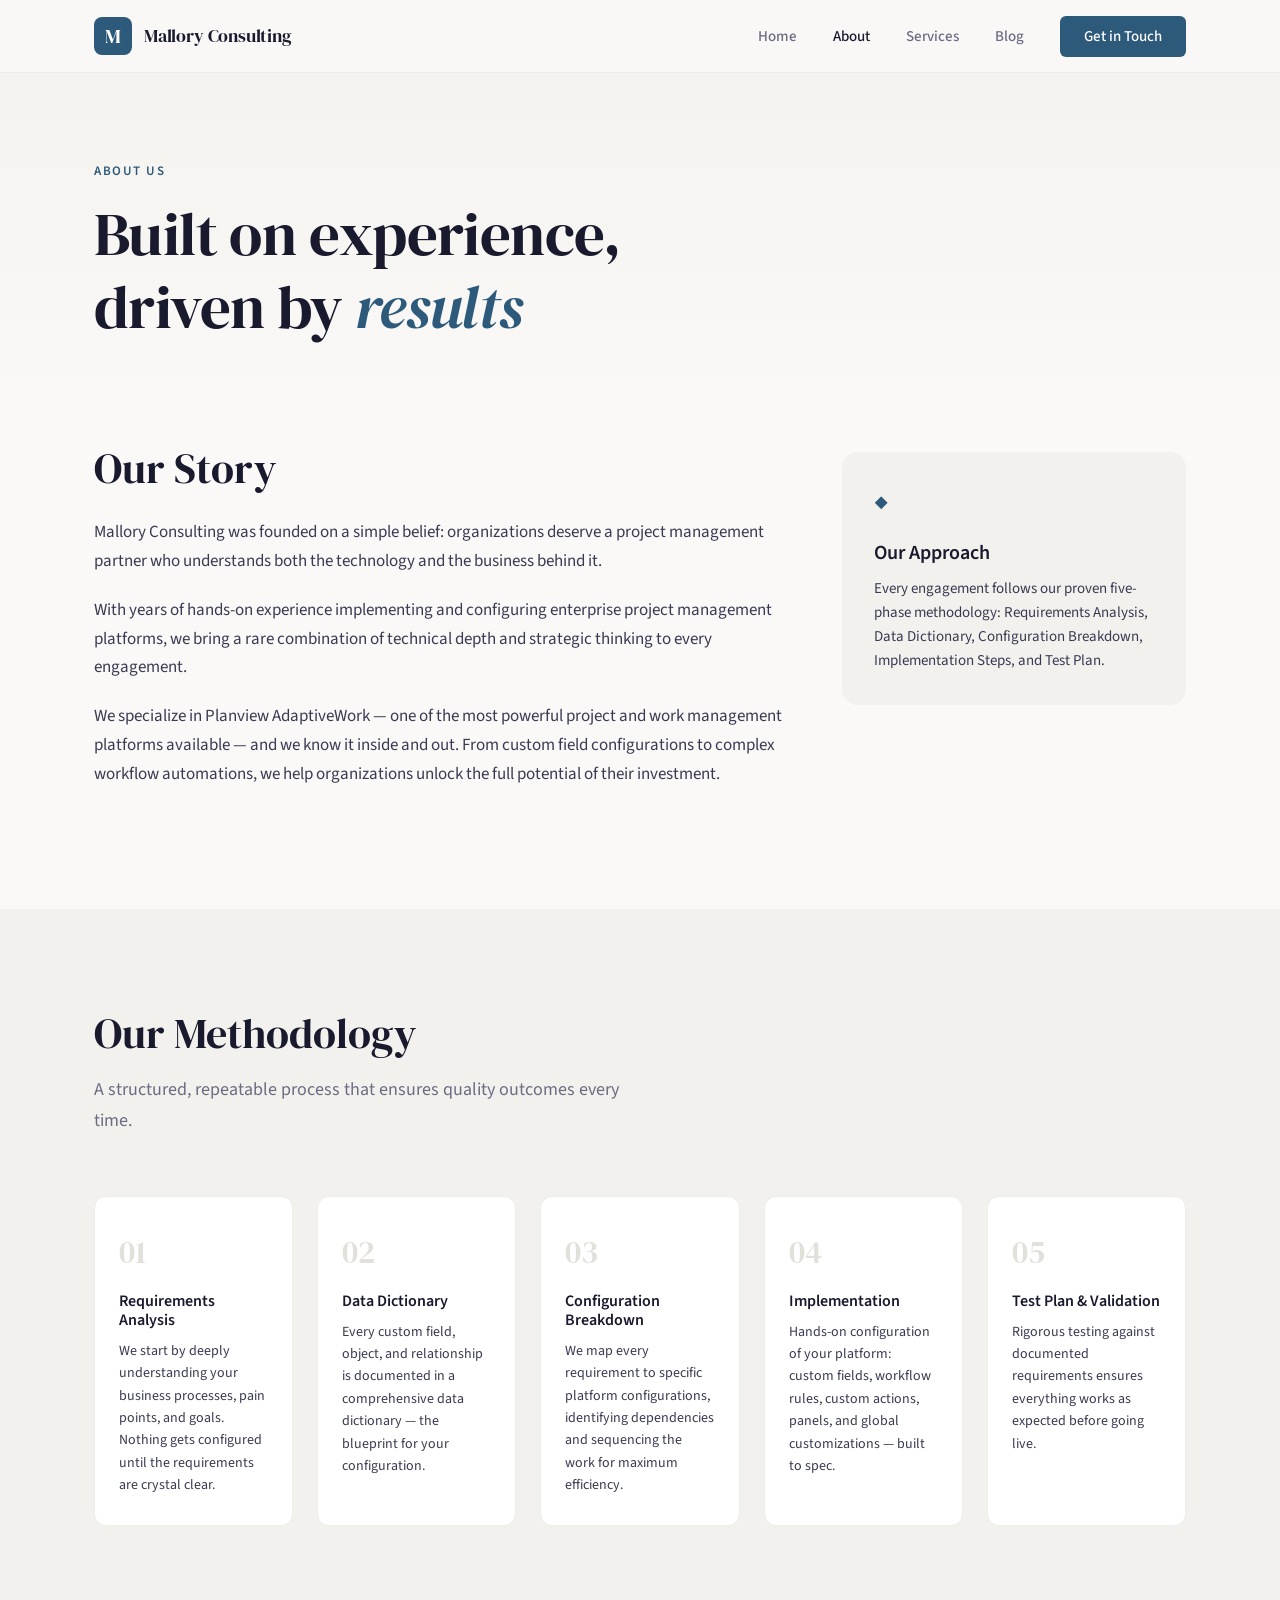
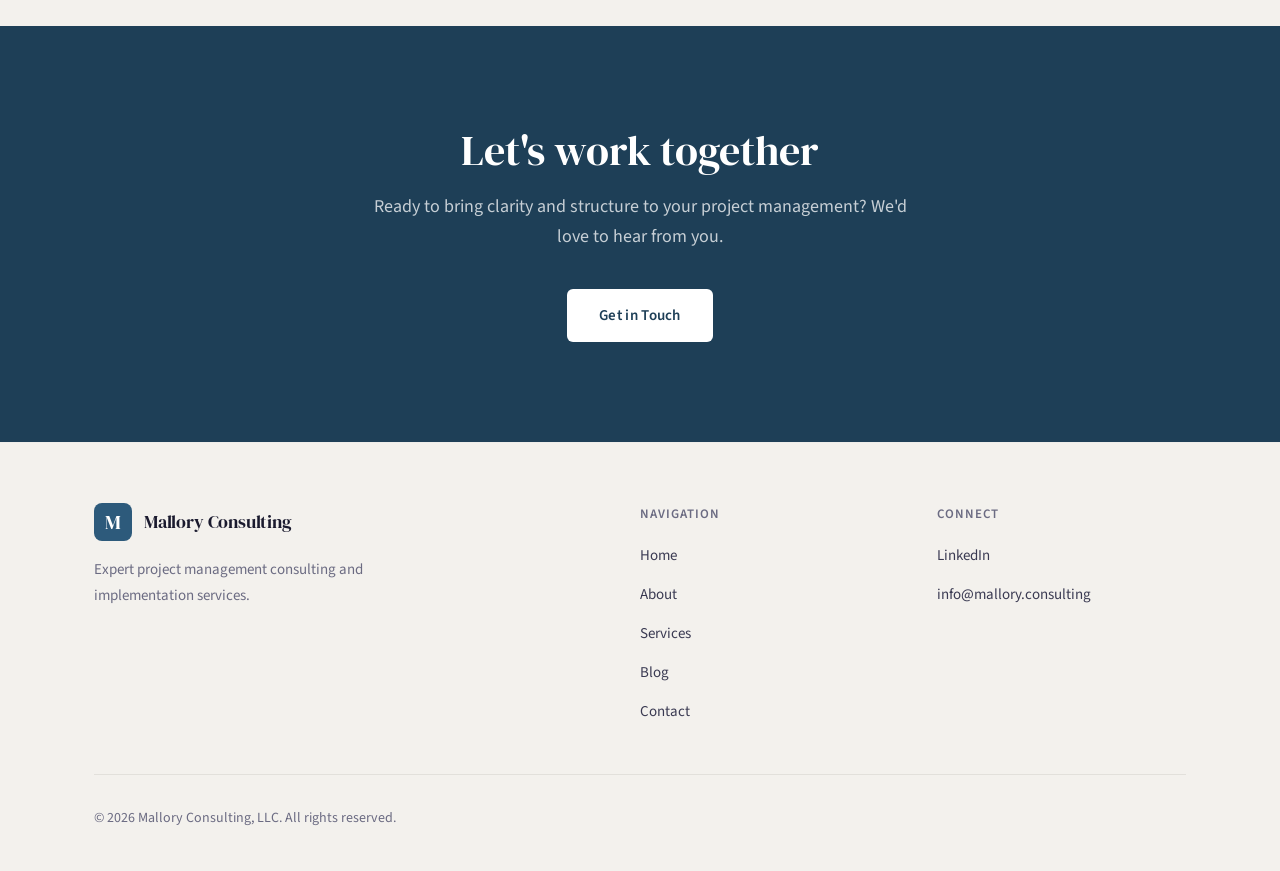
==== about.html @ 577d9a2b "Initial site scaffold" ====
<!DOCTYPE html>
<html lang="en">
<head>
    <meta charset="UTF-8">
    <meta name="viewport" content="width=device-width, initial-scale=1.0">
    <title>About | Mallory Consulting</title>
    <meta name="description" content="Learn about Mallory Consulting's approach to project management consulting and our commitment to delivering results.">
    <link rel="stylesheet" href="css/style.css">
    <link rel="preconnect" href="https://fonts.googleapis.com">
    <link rel="preconnect" href="https://fonts.gstatic.com" crossorigin>
    <link href="https://fonts.googleapis.com/css2?family=DM+Serif+Display&family=Source+Sans+3:wght@300;400;500;600&display=swap" rel="stylesheet">
</head>
<body>
    <header class="site-header">
        <nav class="nav-container">
            <a href="index.html" class="logo">
                <span class="logo-mark">M</span>
                <span class="logo-text">Mallory Consulting</span>
            </a>
            <button class="nav-toggle" aria-label="Toggle navigation">
                <span></span><span></span><span></span>
            </button>
            <ul class="nav-links">
                <li><a href="index.html">Home</a></li>
                <li><a href="about.html" class="active">About</a></li>
                <li><a href="services.html">Services</a></li>
                <li><a href="blog.html">Blog</a></li>
                <li><a href="contact.html" class="nav-cta">Get in Touch</a></li>
            </ul>
        </nav>
    </header>

    <main>
        <section class="page-hero">
            <div class="container">
                <p class="hero-eyebrow">About Us</p>
                <h1>Built on experience,<br>driven by <em>results</em></h1>
            </div>
        </section>

        <section class="about-story">
            <div class="container">
                <div class="about-grid">
                    <div class="about-main">
                        <h2>Our Story</h2>
                        <p>Mallory Consulting was founded on a simple belief: organizations deserve a project management partner who understands both the technology and the business behind it.</p>
                        <p>With years of hands-on experience implementing and configuring enterprise project management platforms, we bring a rare combination of technical depth and strategic thinking to every engagement.</p>
                        <p>We specialize in Planview AdaptiveWork — one of the most powerful project and work management platforms available — and we know it inside and out. From custom field configurations to complex workflow automations, we help organizations unlock the full potential of their investment.</p>
                    </div>
                    <div class="about-sidebar">
                        <div class="about-stat">
                            <div class="stat-icon">&#9670;</div>
                            <h3>Our Approach</h3>
                            <p>Every engagement follows our proven five-phase methodology: Requirements Analysis, Data Dictionary, Configuration Breakdown, Implementation Steps, and Test Plan.</p>
                        </div>
                    </div>
                </div>
            </div>
        </section>

        <section class="methodology-section">
            <div class="container">
                <h2 class="section-title">Our Methodology</h2>
                <p class="section-subtitle">A structured, repeatable process that ensures quality outcomes every time.</p>
                <div class="methodology-grid">
                    <div class="method-step">
                        <div class="step-number">01</div>
                        <h3>Requirements Analysis</h3>
                        <p>We start by deeply understanding your business processes, pain points, and goals. Nothing gets configured until the requirements are crystal clear.</p>
                    </div>
                    <div class="method-step">
                        <div class="step-number">02</div>
                        <h3>Data Dictionary</h3>
                        <p>Every custom field, object, and relationship is documented in a comprehensive data dictionary — the blueprint for your configuration.</p>
                    </div>
                    <div class="method-step">
                        <div class="step-number">03</div>
                        <h3>Configuration Breakdown</h3>
                        <p>We map every requirement to specific platform configurations, identifying dependencies and sequencing the work for maximum efficiency.</p>
                    </div>
                    <div class="method-step">
                        <div class="step-number">04</div>
                        <h3>Implementation</h3>
                        <p>Hands-on configuration of your platform: custom fields, workflow rules, custom actions, panels, and global customizations — built to spec.</p>
                    </div>
                    <div class="method-step">
                        <div class="step-number">05</div>
                        <h3>Test Plan & Validation</h3>
                        <p>Rigorous testing against documented requirements ensures everything works as expected before going live.</p>
                    </div>
                </div>
            </div>
        </section>

        <!-- CTA Section -->
        <section class="cta-section">
            <div class="container">
                <div class="cta-content">
                    <h2>Let's work together</h2>
                    <p>Ready to bring clarity and structure to your project management? We'd love to hear from you.</p>
                    <a href="contact.html" class="btn btn-primary btn-light">Get in Touch</a>
                </div>
            </div>
        </section>
    </main>

    <footer class="site-footer">
        <div class="container">
            <div class="footer-content">
                <div class="footer-brand">
                    <a href="index.html" class="logo">
                        <span class="logo-mark">M</span>
                        <span class="logo-text">Mallory Consulting</span>
                    </a>
                    <p>Expert project management consulting and implementation services.</p>
                </div>
                <div class="footer-links">
                    <h4>Navigation</h4>
                    <ul>
                        <li><a href="index.html">Home</a></li>
                        <li><a href="about.html">About</a></li>
                        <li><a href="services.html">Services</a></li>
                        <li><a href="blog.html">Blog</a></li>
                        <li><a href="contact.html">Contact</a></li>
                    </ul>
                </div>
                <div class="footer-links">
                    <h4>Connect</h4>
                    <ul>
                        <li><a href="https://linkedin.com" target="_blank" rel="noopener">LinkedIn</a></li>
                        <li><a href="mailto:info@mallory.consulting">info@mallory.consulting</a></li>
                    </ul>
                </div>
            </div>
            <div class="footer-bottom">
                <p>&copy; 2026 Mallory Consulting, LLC. All rights reserved.</p>
            </div>
        </div>
    </footer>

    <script src="js/main.js"></script>
</body>
</html>
---- css/style.css ----
/* ============================================
   Mallory Consulting — Main Stylesheet
   ============================================ */

/* --- CSS Variables --- */
:root {
    --color-ink: #1a1a2e;
    --color-ink-light: #3a3a52;
    --color-ink-muted: #6b6b82;
    --color-surface: #faf9f7;
    --color-surface-warm: #f3f1ed;
    --color-surface-card: #ffffff;
    --color-accent: #2d5a7b;
    --color-accent-deep: #1e3f57;
    --color-accent-light: #e8f0f5;
    --color-highlight: #c5953a;
    --color-border: #e2e0db;
    --color-border-light: #eeedea;

    --font-display: 'DM Serif Display', Georgia, serif;
    --font-body: 'Source Sans 3', -apple-system, BlinkMacSystemFont, sans-serif;

    --max-width: 1140px;
    --section-padding: 100px;
    --transition: 0.3s ease;
}

/* --- Reset & Base --- */
*, *::before, *::after {
    margin: 0;
    padding: 0;
    box-sizing: border-box;
}

html {
    scroll-behavior: smooth;
    -webkit-font-smoothing: antialiased;
}

body {
    font-family: var(--font-body);
    font-weight: 400;
    font-size: 17px;
    line-height: 1.7;
    color: var(--color-ink);
    background-color: var(--color-surface);
}

img {
    max-width: 100%;
    display: block;
}

a {
    color: var(--color-accent);
    text-decoration: none;
    transition: color var(--transition);
}

a:hover {
    color: var(--color-accent-deep);
}

.container {
    max-width: var(--max-width);
    margin: 0 auto;
    padding: 0 24px;
}

/* --- Typography --- */
h1, h2, h3 {
    font-family: var(--font-display);
    font-weight: 400;
    line-height: 1.2;
    color: var(--color-ink);
}

h1 {
    font-size: clamp(2.4rem, 5vw, 3.8rem);
    letter-spacing: -0.01em;
}

h1 em {
    font-style: italic;
    color: var(--color-accent);
}

h2 {
    font-size: clamp(1.8rem, 3.5vw, 2.6rem);
}

h3 {
    font-size: 1.25rem;
}

p {
    color: var(--color-ink-light);
}

/* --- Buttons --- */
.btn {
    display: inline-block;
    padding: 14px 32px;
    font-family: var(--font-body);
    font-size: 15px;
    font-weight: 600;
    letter-spacing: 0.02em;
    border-radius: 6px;
    border: none;
    cursor: pointer;
    transition: all var(--transition);
    text-align: center;
}

.btn-primary {
    background-color: var(--color-accent);
    color: #fff;
}

.btn-primary:hover {
    background-color: var(--color-accent-deep);
    color: #fff;
    transform: translateY(-1px);
    box-shadow: 0 4px 16px rgba(45, 90, 123, 0.25);
}

.btn-secondary {
    background-color: transparent;
    color: var(--color-ink);
    border: 1.5px solid var(--color-border);
}

.btn-secondary:hover {
    border-color: var(--color-ink);
    color: var(--color-ink);
}

.btn-light {
    background-color: #fff;
    color: var(--color-accent-deep);
}

.btn-light:hover {
    background-color: var(--color-surface);
    color: var(--color-accent-deep);
    transform: translateY(-1px);
    box-shadow: 0 4px 16px rgba(0, 0, 0, 0.15);
}

.btn-full {
    width: 100%;
}

/* --- Header & Navigation --- */
.site-header {
    position: fixed;
    top: 0;
    left: 0;
    right: 0;
    z-index: 100;
    background-color: rgba(250, 249, 247, 0.92);
    backdrop-filter: blur(12px);
    border-bottom: 1px solid var(--color-border-light);
}

.nav-container {
    max-width: var(--max-width);
    margin: 0 auto;
    padding: 0 24px;
    display: flex;
    align-items: center;
    justify-content: space-between;
    height: 72px;
}

.logo {
    display: flex;
    align-items: center;
    gap: 12px;
    text-decoration: none;
    color: var(--color-ink);
}

.logo-mark {
    display: flex;
    align-items: center;
    justify-content: center;
    width: 38px;
    height: 38px;
    background-color: var(--color-accent);
    color: #fff;
    font-family: var(--font-display);
    font-size: 20px;
    border-radius: 8px;
}

.logo-text {
    font-family: var(--font-display);
    font-size: 18px;
    letter-spacing: -0.01em;
}

.nav-links {
    display: flex;
    align-items: center;
    gap: 36px;
    list-style: none;
}

.nav-links a {
    color: var(--color-ink-muted);
    font-size: 15px;
    font-weight: 500;
    transition: color var(--transition);
}

.nav-links a:hover,
.nav-links a.active {
    color: var(--color-ink);
}

.nav-cta {
    padding: 10px 24px !important;
    background-color: var(--color-accent);
    color: #fff !important;
    border-radius: 6px;
}

.nav-cta:hover {
    background-color: var(--color-accent-deep) !important;
    color: #fff !important;
}

.nav-toggle {
    display: none;
    flex-direction: column;
    gap: 5px;
    background: none;
    border: none;
    cursor: pointer;
    padding: 4px;
}

.nav-toggle span {
    display: block;
    width: 24px;
    height: 2px;
    background-color: var(--color-ink);
    border-radius: 2px;
    transition: all var(--transition);
}

/* --- Hero Section --- */
.hero {
    padding: 160px 24px var(--section-padding);
    max-width: var(--max-width);
    margin: 0 auto;
    display: grid;
    grid-template-columns: 1fr 1fr;
    gap: 60px;
    align-items: center;
}

.hero-eyebrow {
    font-size: 13px;
    font-weight: 600;
    letter-spacing: 0.12em;
    text-transform: uppercase;
    color: var(--color-accent);
    margin-bottom: 20px;
}

.hero-description {
    font-size: 19px;
    line-height: 1.6;
    color: var(--color-ink-muted);
    margin-top: 24px;
    max-width: 480px;
}

.hero-actions {
    display: flex;
    gap: 16px;
    margin-top: 40px;
}

.hero-visual {
    display: flex;
    flex-direction: column;
    gap: 16px;
    padding-left: 40px;
}

.hero-card {
    display: flex;
    align-items: center;
    gap: 16px;
    padding: 24px 28px;
    background: var(--color-surface-card);
    border: 1px solid var(--color-border-light);
    border-radius: 12px;
    box-shadow: 0 2px 12px rgba(0, 0, 0, 0.04);
    transition: all var(--transition);
}

.hero-card:hover {
    transform: translateX(4px);
    box-shadow: 0 4px 20px rgba(0, 0, 0, 0.08);
}

.card-icon {
    display: flex;
    align-items: center;
    justify-content: center;
    width: 44px;
    height: 44px;
    border-radius: 10px;
    font-size: 18px;
}

.card-1 .card-icon { background: var(--color-accent-light); color: var(--color-accent); }
.card-2 .card-icon { background: #fef3e0; color: var(--color-highlight); }
.card-3 .card-icon { background: #e6f5ec; color: #2d8a56; }

.card-label {
    font-weight: 600;
    font-size: 16px;
    color: var(--color-ink);
}

/* --- Page Hero (interior pages) --- */
.page-hero {
    padding: 160px 0 60px;
    background: linear-gradient(180deg, var(--color-surface-warm) 0%, var(--color-surface) 100%);
}

.page-hero .hero-eyebrow {
    margin-bottom: 16px;
}

/* --- Section Styles --- */
.section-title {
    margin-bottom: 16px;
}

.section-subtitle {
    font-size: 18px;
    color: var(--color-ink-muted);
    max-width: 560px;
    margin-bottom: 60px;
}

/* --- Value Section --- */
.value-section {
    padding: var(--section-padding) 0;
    background-color: var(--color-surface-warm);
}

.value-grid {
    display: grid;
    grid-template-columns: repeat(3, 1fr);
    gap: 48px;
    margin-top: 60px;
}

.value-number {
    font-family: var(--font-display);
    font-size: 2.5rem;
    color: var(--color-border);
    margin-bottom: 16px;
}

.value-item h3 {
    margin-bottom: 12px;
    font-family: var(--font-body);
    font-weight: 600;
}

.value-item p {
    font-size: 16px;
    line-height: 1.65;
}

/* --- Services Preview --- */
.services-preview {
    padding: var(--section-padding) 0;
}

.services-preview-header {
    display: flex;
    align-items: baseline;
    justify-content: space-between;
    margin-bottom: 48px;
}

.link-arrow {
    font-size: 15px;
    font-weight: 600;
    color: var(--color-accent);
}

.link-arrow:hover {
    color: var(--color-accent-deep);
}

.services-grid {
    display: grid;
    grid-template-columns: repeat(3, 1fr);
    gap: 32px;
}

.service-card {
    padding: 36px 32px;
    background: var(--color-surface-card);
    border: 1px solid var(--color-border-light);
    border-radius: 12px;
    transition: all var(--transition);
}

.service-card:hover {
    border-color: var(--color-accent);
    box-shadow: 0 8px 32px rgba(45, 90, 123, 0.08);
    transform: translateY(-2px);
}

.service-icon {
    color: var(--color-accent);
    margin-bottom: 20px;
}

.service-card h3 {
    font-family: var(--font-body);
    font-weight: 600;
    margin-bottom: 12px;
}

.service-card p {
    font-size: 15px;
    line-height: 1.6;
}

/* --- Services Detail Page --- */
.services-detail {
    padding: 40px 0 var(--section-padding);
}

.service-detail-card {
    background: var(--color-surface-card);
    border: 1px solid var(--color-border-light);
    border-radius: 16px;
    padding: 48px;
    margin-bottom: 32px;
    transition: border-color var(--transition);
}

.service-detail-card:hover {
    border-color: var(--color-accent);
}

.service-detail-header {
    display: flex;
    align-items: center;
    gap: 20px;
    margin-bottom: 24px;
}

.service-detail-icon {
    color: var(--color-accent);
}

.service-detail-header h2 {
    font-size: 1.6rem;
}

.service-detail-body p {
    font-size: 17px;
    max-width: 680px;
    margin-bottom: 28px;
}

.service-includes h4 {
    font-size: 14px;
    font-weight: 600;
    letter-spacing: 0.06em;
    text-transform: uppercase;
    color: var(--color-ink-muted);
    margin-bottom: 16px;
}

.service-includes ul {
    list-style: none;
    display: grid;
    grid-template-columns: 1fr 1fr;
    gap: 10px 40px;
}

.service-includes li {
    font-size: 15px;
    color: var(--color-ink-light);
    padding-left: 20px;
    position: relative;
}

.service-includes li::before {
    content: '';
    position: absolute;
    left: 0;
    top: 10px;
    width: 6px;
    height: 6px;
    border-radius: 50%;
    background: var(--color-accent);
}

/* --- About Page --- */
.about-story {
    padding: 40px 0 var(--section-padding);
}

.about-grid {
    display: grid;
    grid-template-columns: 2fr 1fr;
    gap: 60px;
}

.about-main h2 {
    margin-bottom: 24px;
}

.about-main p {
    font-size: 17px;
    margin-bottom: 20px;
}

.about-sidebar {
    padding-top: 8px;
}

.about-stat {
    background: var(--color-surface-warm);
    border-radius: 16px;
    padding: 32px;
}

.stat-icon {
    font-size: 24px;
    color: var(--color-accent);
    margin-bottom: 16px;
}

.about-stat h3 {
    font-family: var(--font-body);
    font-weight: 600;
    margin-bottom: 12px;
}

.about-stat p {
    font-size: 15px;
    line-height: 1.6;
}

/* --- Methodology --- */
.methodology-section {
    padding: var(--section-padding) 0;
    background-color: var(--color-surface-warm);
}

.methodology-grid {
    display: grid;
    grid-template-columns: repeat(5, 1fr);
    gap: 24px;
}

.method-step {
    background: var(--color-surface-card);
    border: 1px solid var(--color-border-light);
    border-radius: 12px;
    padding: 28px 24px;
    position: relative;
}

.step-number {
    font-family: var(--font-display);
    font-size: 2rem;
    color: var(--color-border);
    margin-bottom: 12px;
}

.method-step h3 {
    font-family: var(--font-body);
    font-weight: 600;
    font-size: 16px;
    margin-bottom: 10px;
}

.method-step p {
    font-size: 14px;
    line-height: 1.6;
}

/* --- Blog --- */
.blog-listing {
    padding: 40px 0 var(--section-padding);
}

.blog-grid {
    display: grid;
    grid-template-columns: 1fr;
    gap: 0;
}

.blog-card {
    padding: 40px 0;
    border-bottom: 1px solid var(--color-border-light);
}

.blog-card:first-child {
    padding-top: 0;
}

.blog-card-meta {
    display: flex;
    gap: 16px;
    margin-bottom: 12px;
}

.blog-date {
    font-size: 14px;
    color: var(--color-ink-muted);
}

.blog-category {
    font-size: 13px;
    font-weight: 600;
    letter-spacing: 0.04em;
    text-transform: uppercase;
    color: var(--color-accent);
}

.blog-card h2 {
    font-size: 1.5rem;
    margin-bottom: 12px;
}

.blog-card h2 a {
    color: var(--color-ink);
}

.blog-card h2 a:hover {
    color: var(--color-accent);
}

.blog-card p {
    font-size: 16px;
    max-width: 640px;
    margin-bottom: 16px;
}

.read-more {
    font-size: 15px;
    font-weight: 600;
}

/* --- Contact --- */
.contact-section {
    padding: 40px 0 var(--section-padding);
}

.contact-grid {
    display: grid;
    grid-template-columns: 1fr 1fr;
    gap: 80px;
}

.contact-info h2 {
    margin-bottom: 16px;
}

.contact-info > p {
    font-size: 17px;
    margin-bottom: 40px;
}

.contact-methods {
    display: flex;
    flex-direction: column;
    gap: 28px;
}

.contact-method h4 {
    font-size: 13px;
    font-weight: 600;
    letter-spacing: 0.08em;
    text-transform: uppercase;
    color: var(--color-ink-muted);
    margin-bottom: 6px;
}

.contact-method a,
.contact-method p {
    font-size: 17px;
    color: var(--color-ink);
}

.contact-form-wrapper {
    background: var(--color-surface-card);
    border: 1px solid var(--color-border-light);
    border-radius: 16px;
    padding: 40px;
}

.form-group {
    margin-bottom: 24px;
}

.form-group label {
    display: block;
    font-size: 14px;
    font-weight: 600;
    color: var(--color-ink);
    margin-bottom: 8px;
}

.optional {
    font-weight: 400;
    color: var(--color-ink-muted);
}

.form-group input,
.form-group select,
.form-group textarea {
    width: 100%;
    padding: 12px 16px;
    font-family: var(--font-body);
    font-size: 16px;
    color: var(--color-ink);
    background: var(--color-surface);
    border: 1px solid var(--color-border);
    border-radius: 8px;
    transition: border-color var(--transition);
    appearance: none;
}

.form-group input:focus,
.form-group select:focus,
.form-group textarea:focus {
    outline: none;
    border-color: var(--color-accent);
    box-shadow: 0 0 0 3px var(--color-accent-light);
}

.form-group select {
    background-image: url("data:image/svg+xml,%3Csvg width='12' height='8' viewBox='0 0 12 8' fill='none' xmlns='http://www.w3.org/2000/svg'%3E%3Cpath d='M1 1.5L6 6.5L11 1.5' stroke='%236b6b82' stroke-width='1.5' stroke-linecap='round' stroke-linejoin='round'/%3E%3C/svg%3E");
    background-repeat: no-repeat;
    background-position: right 16px center;
    padding-right: 40px;
}

.form-group textarea {
    resize: vertical;
    min-height: 120px;
}

.form-note {
    font-size: 14px;
    color: var(--color-ink-muted);
    margin-top: 16px;
    text-align: center;
}

/* --- CTA Section --- */
.cta-section {
    padding: var(--section-padding) 0;
    background: var(--color-accent-deep);
}

.cta-content {
    text-align: center;
    max-width: 560px;
    margin: 0 auto;
}

.cta-content h2 {
    color: #fff;
    margin-bottom: 16px;
}

.cta-content p {
    color: rgba(255, 255, 255, 0.75);
    font-size: 18px;
    margin-bottom: 36px;
}

/* --- Footer --- */
.site-footer {
    padding: 60px 0 40px;
    background-color: var(--color-surface-warm);
    border-top: 1px solid var(--color-border-light);
}

.footer-content {
    display: grid;
    grid-template-columns: 2fr 1fr 1fr;
    gap: 48px;
    margin-bottom: 48px;
}

.footer-brand p {
    font-size: 15px;
    color: var(--color-ink-muted);
    margin-top: 16px;
    max-width: 280px;
}

.footer-links h4 {
    font-size: 13px;
    font-weight: 600;
    letter-spacing: 0.08em;
    text-transform: uppercase;
    color: var(--color-ink-muted);
    margin-bottom: 16px;
}

.footer-links ul {
    list-style: none;
    display: flex;
    flex-direction: column;
    gap: 10px;
}

.footer-links a {
    font-size: 15px;
    color: var(--color-ink-light);
}

.footer-links a:hover {
    color: var(--color-accent);
}

.footer-bottom {
    padding-top: 32px;
    border-top: 1px solid var(--color-border);
}

.footer-bottom p {
    font-size: 14px;
    color: var(--color-ink-muted);
}

/* --- Animations --- */
@keyframes fadeInUp {
    from {
        opacity: 0;
        transform: translateY(20px);
    }
    to {
        opacity: 1;
        transform: translateY(0);
    }
}

.hero-content {
    animation: fadeInUp 0.6s ease forwards;
}

.hero-visual {
    animation: fadeInUp 0.6s ease 0.2s forwards;
    opacity: 0;
}

.hero-card {
    opacity: 0;
    animation: fadeInUp 0.5s ease forwards;
}

.hero-card:nth-child(1) { animation-delay: 0.3s; }
.hero-card:nth-child(2) { animation-delay: 0.45s; }
.hero-card:nth-child(3) { animation-delay: 0.6s; }

/* --- Responsive --- */
@media (max-width: 900px) {
    :root {
        --section-padding: 72px;
    }

    .hero {
        grid-template-columns: 1fr;
        padding-top: 120px;
        gap: 48px;
    }

    .hero-visual {
        padding-left: 0;
    }

    .value-grid {
        grid-template-columns: 1fr;
        gap: 36px;
    }

    .services-grid {
        grid-template-columns: 1fr;
        gap: 20px;
    }

    .methodology-grid {
        grid-template-columns: 1fr 1fr;
        gap: 16px;
    }

    .about-grid {
        grid-template-columns: 1fr;
        gap: 40px;
    }

    .contact-grid {
        grid-template-columns: 1fr;
        gap: 48px;
    }

    .footer-content {
        grid-template-columns: 1fr;
        gap: 32px;
    }

    .service-includes ul {
        grid-template-columns: 1fr;
    }
}

@media (max-width: 640px) {
    .nav-links {
        display: none;
        position: absolute;
        top: 72px;
        left: 0;
        right: 0;
        background: var(--color-surface);
        flex-direction: column;
        padding: 24px;
        gap: 8px;
        border-bottom: 1px solid var(--color-border);
        box-shadow: 0 8px 24px rgba(0,0,0,0.08);
    }

    .nav-links.open {
        display: flex;
    }

    .nav-links a {
        display: block;
        padding: 12px 0;
    }

    .nav-cta {
        text-align: center;
        margin-top: 8px;
    }

    .nav-toggle {
        display: flex;
    }

    .hero-actions {
        flex-direction: column;
    }

    .hero-actions .btn {
        text-align: center;
    }

    .services-preview-header {
        flex-direction: column;
        gap: 8px;
    }

    .methodology-grid {
        grid-template-columns: 1fr;
    }

    .service-detail-card {
        padding: 28px 24px;
    }

    .contact-form-wrapper {
        padding: 28px 24px;
    }
}
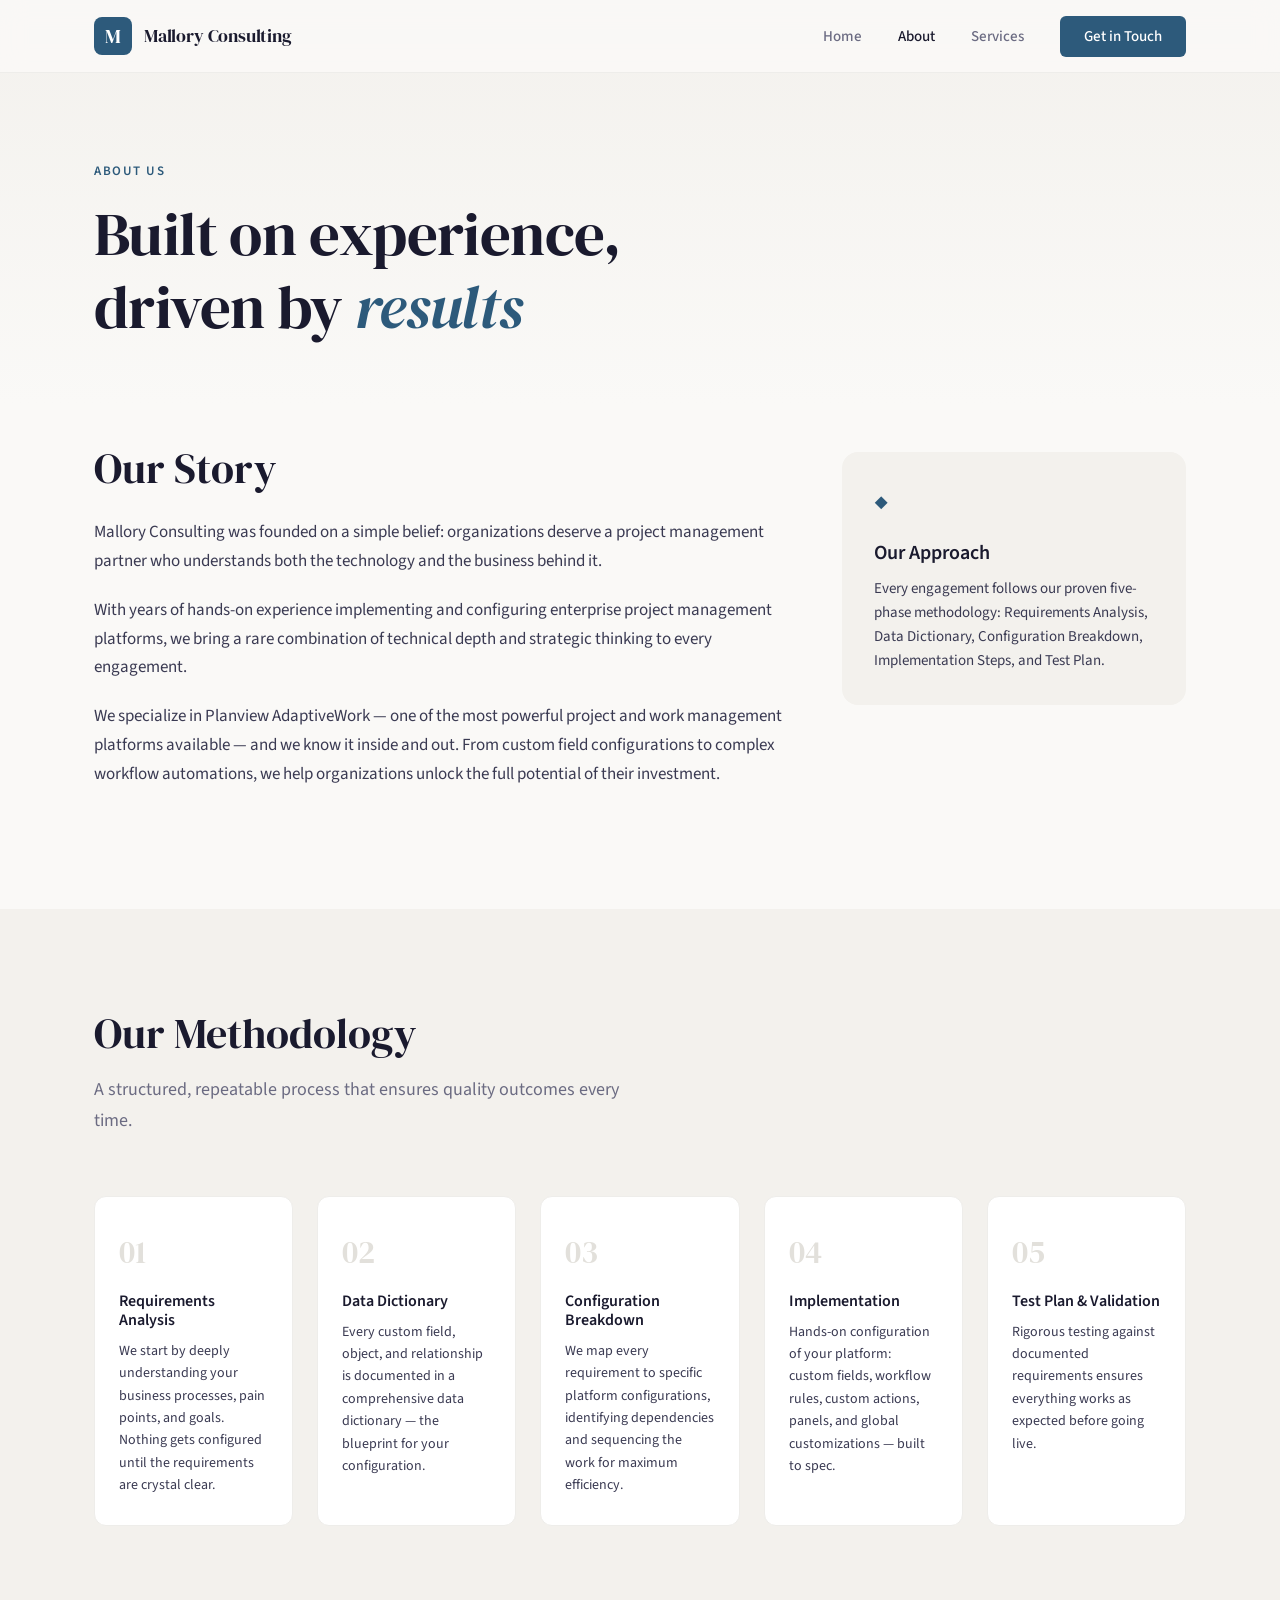
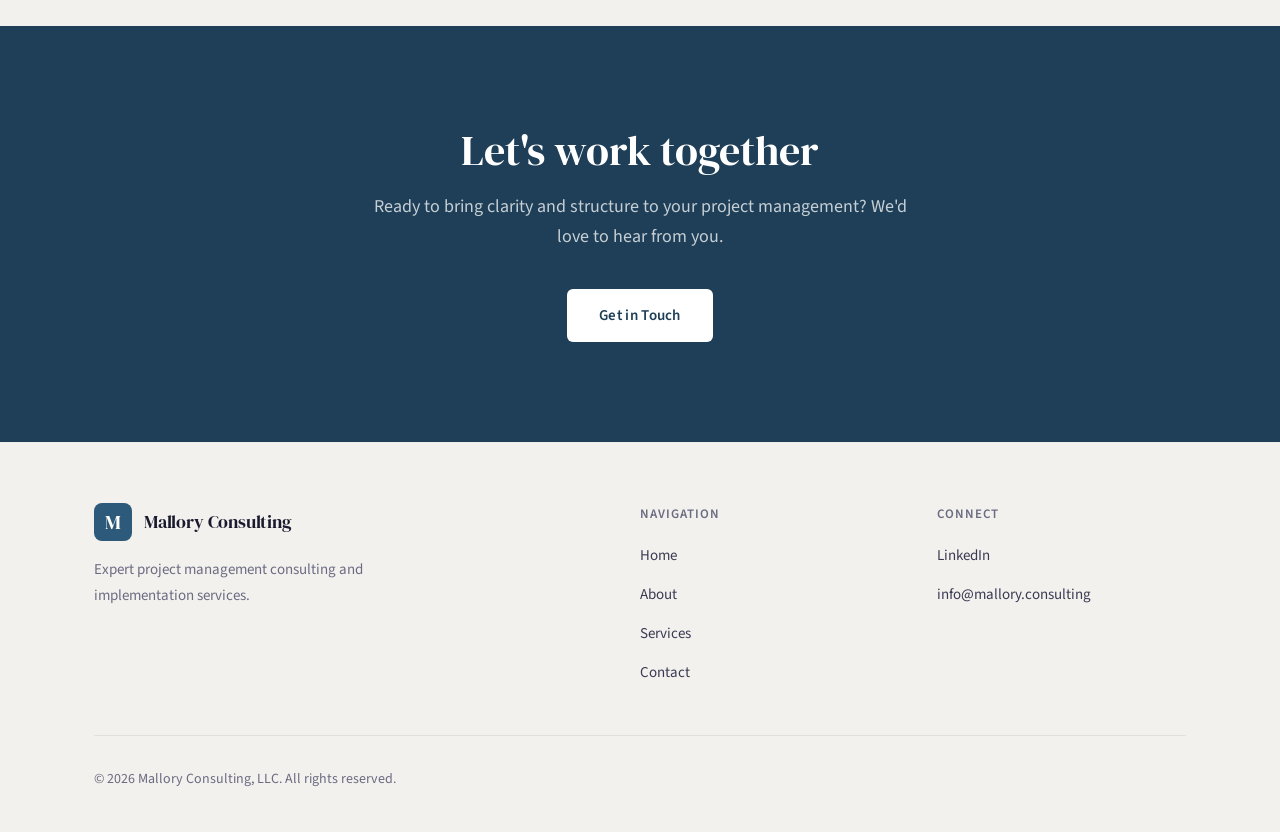
==== commit 3142c440: "Remove blog page, add Netlify forms" ====
--- a/about.html
+++ b/about.html
@@ -24,7 +24,6 @@
                 <li><a href="index.html">Home</a></li>
                 <li><a href="about.html" class="active">About</a></li>
                 <li><a href="services.html">Services</a></li>
-                <li><a href="blog.html">Blog</a></li>
                 <li><a href="contact.html" class="nav-cta">Get in Touch</a></li>
             </ul>
         </nav>
@@ -120,7 +119,6 @@
                         <li><a href="index.html">Home</a></li>
                         <li><a href="about.html">About</a></li>
                         <li><a href="services.html">Services</a></li>
-                        <li><a href="blog.html">Blog</a></li>
                         <li><a href="contact.html">Contact</a></li>
                     </ul>
                 </div>
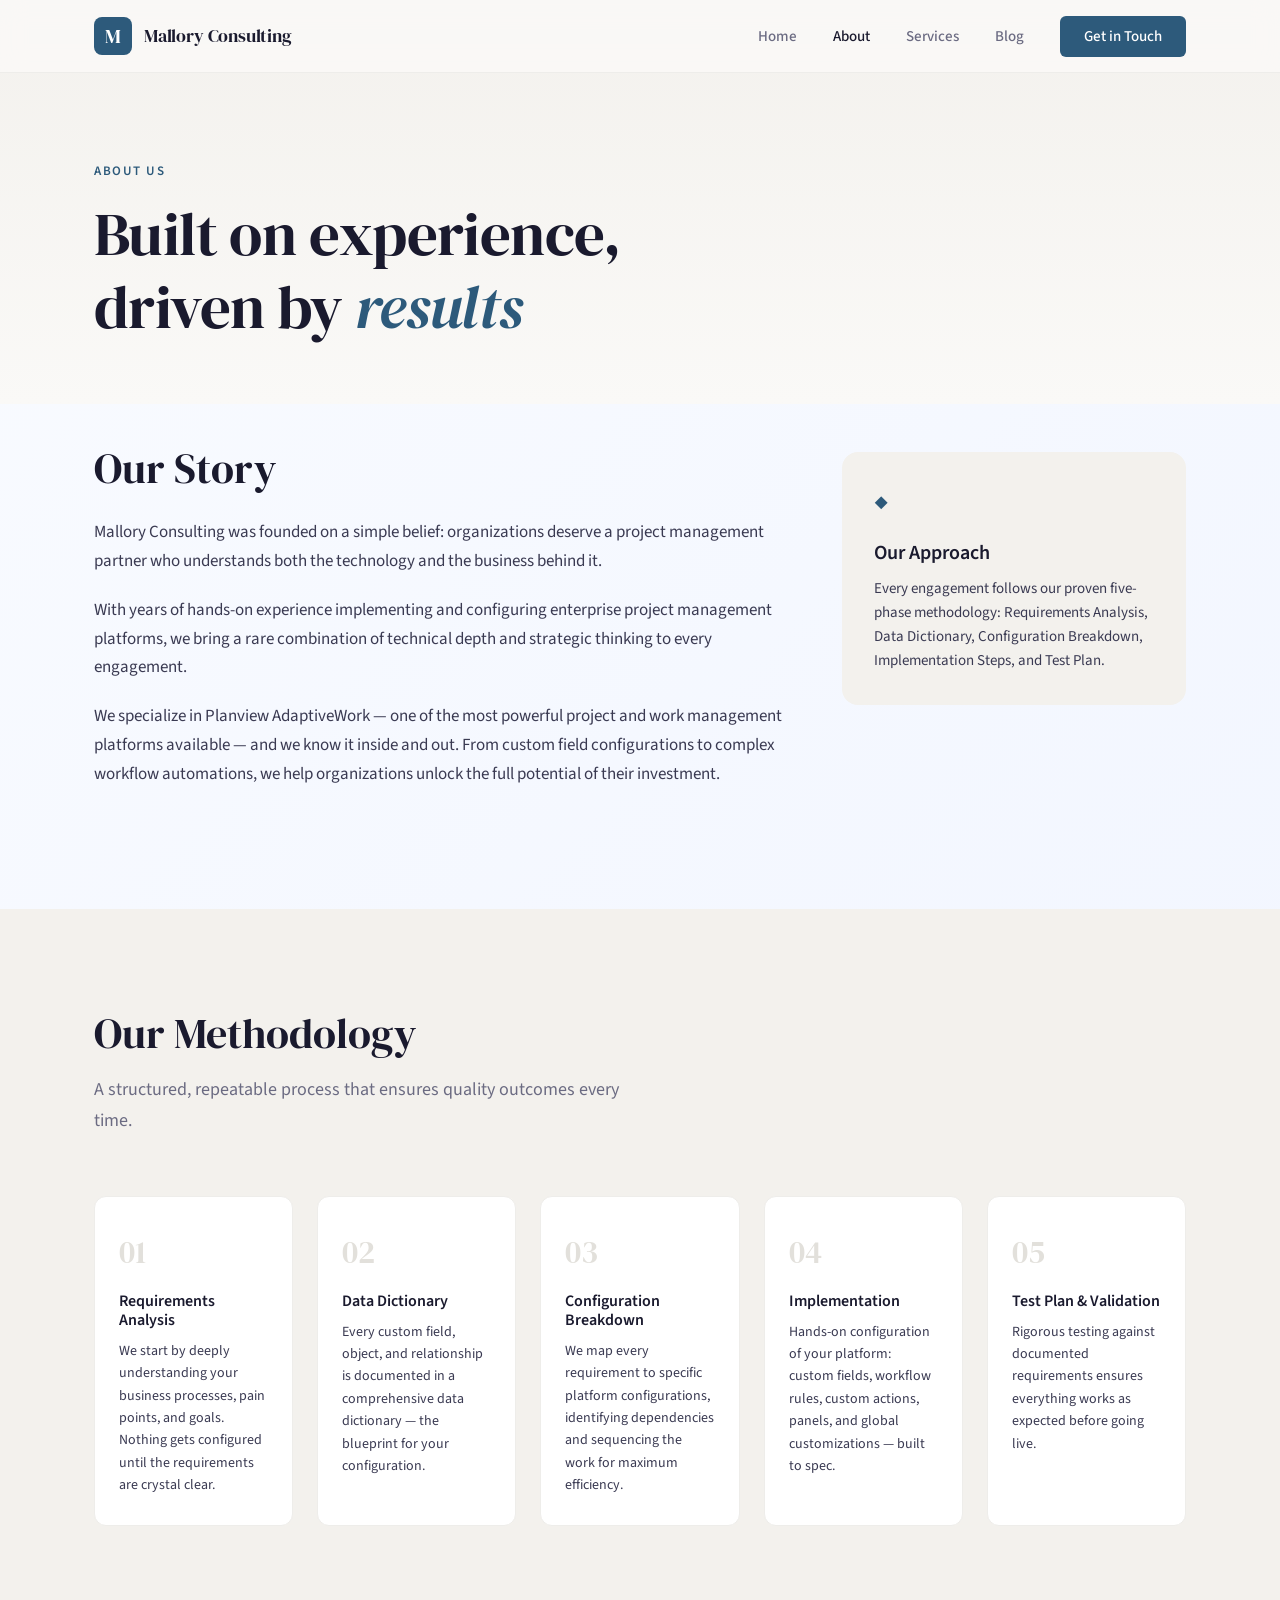
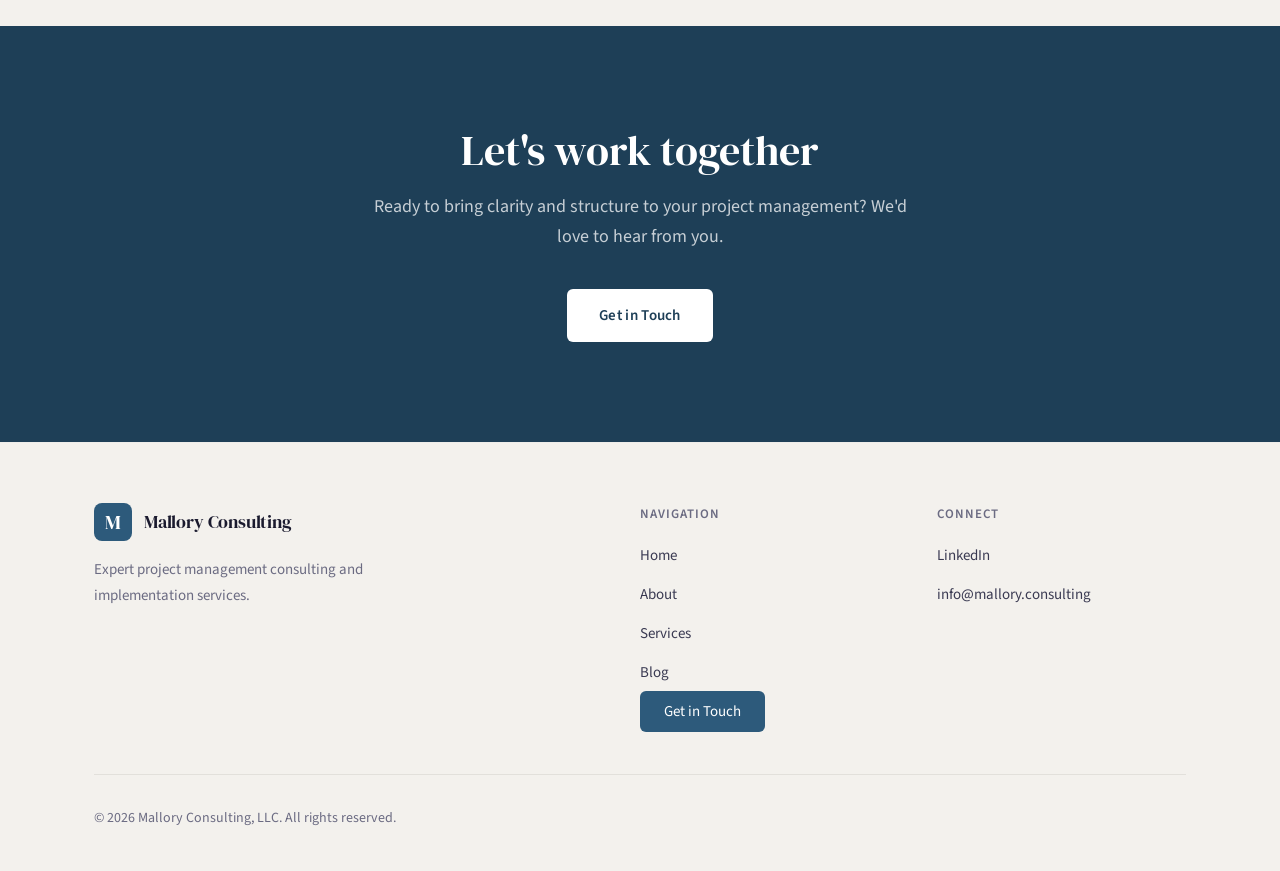
==== commit 9e6e4c5f: "Add blog with first post" ====
--- a/about.html
+++ b/about.html
@@ -3,8 +3,15 @@
 <head>
     <meta charset="UTF-8">
     <meta name="viewport" content="width=device-width, initial-scale=1.0">
-    <title>About | Mallory Consulting</title>
-    <meta name="description" content="Learn about Mallory Consulting's approach to project management consulting and our commitment to delivering results.">
+    <title>About | AdaptiveWork Implementation Consultant | Mallory Consulting</title>
+    <meta name="description" content="Mallory Consulting brings deep Planview AdaptiveWork expertise and a proven five-phase implementation methodology to every engagement. Based in Tennessee, serving clients nationwide.">
+    <meta property="og:title" content="About | Mallory Consulting">
+    <meta property="og:description" content="Deep AdaptiveWork expertise and a proven five-phase implementation methodology.">
+    <meta property="og:type" content="website">
+    <meta property="og:url" content="https://mallory.consulting/about.html">
+    <meta name="robots" content="index, follow">
+    <link rel="canonical" href="https://mallory.consulting/about.html">
+    <link rel="icon" type="image/svg+xml" href="favicon.svg">
     <link rel="stylesheet" href="css/style.css">
     <link rel="preconnect" href="https://fonts.googleapis.com">
     <link rel="preconnect" href="https://fonts.gstatic.com" crossorigin>
@@ -23,8 +30,9 @@
             <ul class="nav-links">
                 <li><a href="index.html">Home</a></li>
                 <li><a href="about.html" class="active">About</a></li>
-                <li><a href="services.html">Services</a></li>
-                <li><a href="contact.html" class="nav-cta">Get in Touch</a></li>
+		<li><a href="services.html">Services</a></li>
+       		<li><a href="blog.html">Blog</a></li>
+       		<li><a href="contact.html" class="nav-cta">Get in Touch</a></li>
             </ul>
         </nav>
     </header>
@@ -117,15 +125,16 @@
                     <h4>Navigation</h4>
                     <ul>
                         <li><a href="index.html">Home</a></li>
-                        <li><a href="about.html">About</a></li>
-                        <li><a href="services.html">Services</a></li>
-                        <li><a href="contact.html">Contact</a></li>
+                        <li><a href="about.html">About</a></li> 
+			<li><a href="services.html">Services</a></li>
+       			<li><a href="blog.html">Blog</a></li>
+      			<li><a href="contact.html" class="nav-cta">Get in Touch</a></li>
                     </ul>
                 </div>
                 <div class="footer-links">
                     <h4>Connect</h4>
                     <ul>
-                        <li><a href="https://linkedin.com" target="_blank" rel="noopener">LinkedIn</a></li>
+                        <li><a href="https://www.linkedin.com/in/john-mallory-pmp-mitm-1766a44/" target="_blank" rel="noopener">LinkedIn</a></li>
                         <li><a href="mailto:info@mallory.consulting">info@mallory.consulting</a></li>
                     </ul>
                 </div>
--- a/css/style.css
+++ b/css/style.css
@@ -986,3 +986,287 @@
         padding: 28px 24px;
     }
 }
+/* --- Actu8 Coming Soon --- */
+:root {
+    --color-primary: #4d71fa;
+    --color-primary-dark: #3450d4;
+    --color-primary-soft: #e4e9ff;
+    --color-bg-soft: #f4f7fe;
+}
+
+body {
+    background: linear-gradient(135deg, #f9fbff 0%, #eef3ff 100%);
+}
+
+.coming-soon-header {
+    background: rgba(255, 255, 255, 0.82);
+    border-bottom: 1px solid rgba(69, 93, 178, 0.15);
+}
+
+.coming-soon-main {
+    min-height: calc(100vh - 90px);
+    display: flex;
+    align-items: center;
+    justify-content: center;
+    padding: 100px 0 60px;
+}
+
+.coming-soon-hero {
+    width: 100%;
+    max-width: 900px;
+    margin: 0 auto;
+    background: rgba(255, 255, 255, 0.92);
+    border: 1px solid #e6e9f6;
+    border-radius: 20px;
+    box-shadow: 0 24px 54px rgba(53, 77, 140, 0.12);
+    padding: 56px 36px 44px;
+}
+
+.coming-soon-splash h1 {
+    font-size: clamp(2.5rem, 7vw, 3.6rem);
+    margin-top: 12px;
+    margin-bottom: 16px;
+    line-height: 1.04;
+}
+
+.eyebrow {
+    font-size: 12px;
+    font-weight: 600;
+    text-transform: uppercase;
+    letter-spacing: 0.18em;
+    color: var(--color-primary-dark);
+}
+
+.coming-soon-splash p {
+    color: #484f6f;
+    margin-top: 0.85rem;
+    font-size: 1.08rem;
+    line-height: 1.5;
+    max-width: 650px;
+}
+
+.early-access-form {
+    margin-top: 28px;
+    display: grid;
+    grid-template-columns: 1fr auto;
+    gap: 12px;
+    align-items: center;
+}
+
+.early-access-form input[type=email] {
+    padding: 14px 16px;
+    border-radius: 10px;
+    border: 1px solid #dbe2f1;
+    color: #1f2a5d;
+    font-size: 16px;
+    max-width: 100%;
+}
+
+.early-access-form input[type=email]:focus {
+    outline: none;
+    border-color: var(--color-primary);
+    box-shadow: 0 0 0 4px rgba(78, 114, 255, 0.16);
+}
+
+.early-access-form .btn-primary {
+    min-width: 130px;
+    padding: 14px 20px;
+    background-color: var(--color-primary);
+    border-radius: 10px;
+    font-weight: 700;
+}
+
+.early-access-form .btn-primary:hover {
+    background-color: var(--color-primary-dark);
+    box-shadow: 0 8px 18px rgba(45, 90, 210, 0.28);
+}
+
+.small-note {
+    color: #6d739b;
+    margin-top: 12px;
+    font-size: 0.91rem;
+}
+
+.feature-grid {
+    margin-top: 38px;
+    display: grid;
+    grid-template-columns: repeat(auto-fit, minmax(200px, 1fr));
+    gap: 14px;
+}
+
+.feature-card {
+    background: #ffffff;
+    border: 1px solid #e4e8f8;
+    border-radius: 12px;
+    padding: 20px;
+    color: #2f365f;
+    box-shadow: 0 8px 20px rgba(74, 92, 151, 0.08);
+    transition: transform 0.2s ease, box-shadow 0.2s ease;
+}
+
+.feature-card:hover {
+    transform: translateY(-3px);
+    box-shadow: 0 14px 24px rgba(66, 96, 167, 0.15);
+}
+
+.feature-card h3 {
+    color: var(--color-primary-dark);
+    margin-bottom: 8px;
+}
+
+.coming-soon-footnote {
+    margin-top: 24px;
+    text-align: center;
+    color: #58608a;
+    font-size: 0.98rem;
+}
+
+.coming-soon-footer {
+    background: transparent;
+    border-top: 1px solid #d9def2;
+    padding: 18px 0;
+    color: #4f567e;
+    text-align: center;
+}
+
+@media (max-width: 900px) {
+    .coming-soon-hero {
+        padding: 34px 20px;
+    }
+
+    .coming-soon-splash h1 {
+        font-size: clamp(2.2rem, 8vw, 2.8rem);
+    }
+
+    .early-access-form {
+        grid-template-columns: 1fr;
+    }
+
+    .early-access-form .btn-primary {
+        width: 100%;
+    }
+}
+/* ============================================
+   Blog Post Styles — APPEND TO style.css
+   ============================================ */
+
+.container-narrow {
+    max-width: 760px;
+    margin: 0 auto;
+    padding: 0 24px;
+}
+
+.blog-post {
+    padding-bottom: var(--section-padding);
+}
+
+.blog-post-header {
+    padding: 160px 0 50px;
+    background: linear-gradient(180deg, var(--color-surface-warm) 0%, var(--color-surface) 100%);
+}
+
+.blog-post-meta {
+    display: flex;
+    align-items: center;
+    flex-wrap: wrap;
+    gap: 12px;
+    margin-bottom: 24px;
+    font-size: 14px;
+    color: var(--color-ink-muted);
+}
+
+.blog-post-meta a {
+    color: var(--color-accent);
+    font-weight: 500;
+}
+
+.meta-separator {
+    color: var(--color-border);
+}
+
+.blog-post-header h1 {
+    font-size: clamp(2rem, 4.5vw, 3.2rem);
+    line-height: 1.15;
+    margin-bottom: 24px;
+}
+
+.blog-post-byline {
+    font-size: 16px;
+    color: var(--color-ink-muted);
+    font-style: italic;
+}
+
+.blog-post-body {
+    padding-top: 48px;
+}
+
+.blog-post-body .lead {
+    font-size: 21px;
+    line-height: 1.6;
+    color: var(--color-ink);
+    margin-bottom: 28px;
+    font-weight: 400;
+}
+
+.blog-post-body p {
+    font-size: 18px;
+    line-height: 1.75;
+    margin-bottom: 24px;
+    color: var(--color-ink-light);
+}
+
+.blog-post-body h2 {
+    font-size: 1.9rem;
+    margin-top: 56px;
+    margin-bottom: 20px;
+    color: var(--color-ink);
+}
+
+.blog-post-body h3 {
+    font-family: var(--font-body);
+    font-weight: 600;
+    font-size: 1.2rem;
+    margin-top: 36px;
+    margin-bottom: 12px;
+    color: var(--color-ink);
+}
+
+.blog-post-body h3 + p {
+    margin-top: 0;
+}
+
+.post-cta {
+    margin-top: 48px;
+    text-align: center;
+}
+
+.post-divider {
+    border: none;
+    border-top: 1px solid var(--color-border);
+    margin: 56px 0 32px;
+}
+
+.post-author-bio {
+    font-size: 16px;
+    color: var(--color-ink-muted);
+    text-align: center;
+}
+
+.post-author-bio a {
+    color: var(--color-accent);
+    font-weight: 500;
+}
+
+@media (max-width: 640px) {
+    .blog-post-header {
+        padding-top: 120px;
+    }
+
+    .blog-post-body .lead {
+        font-size: 19px;
+    }
+
+    .blog-post-body p {
+        font-size: 17px;
+    }
+}
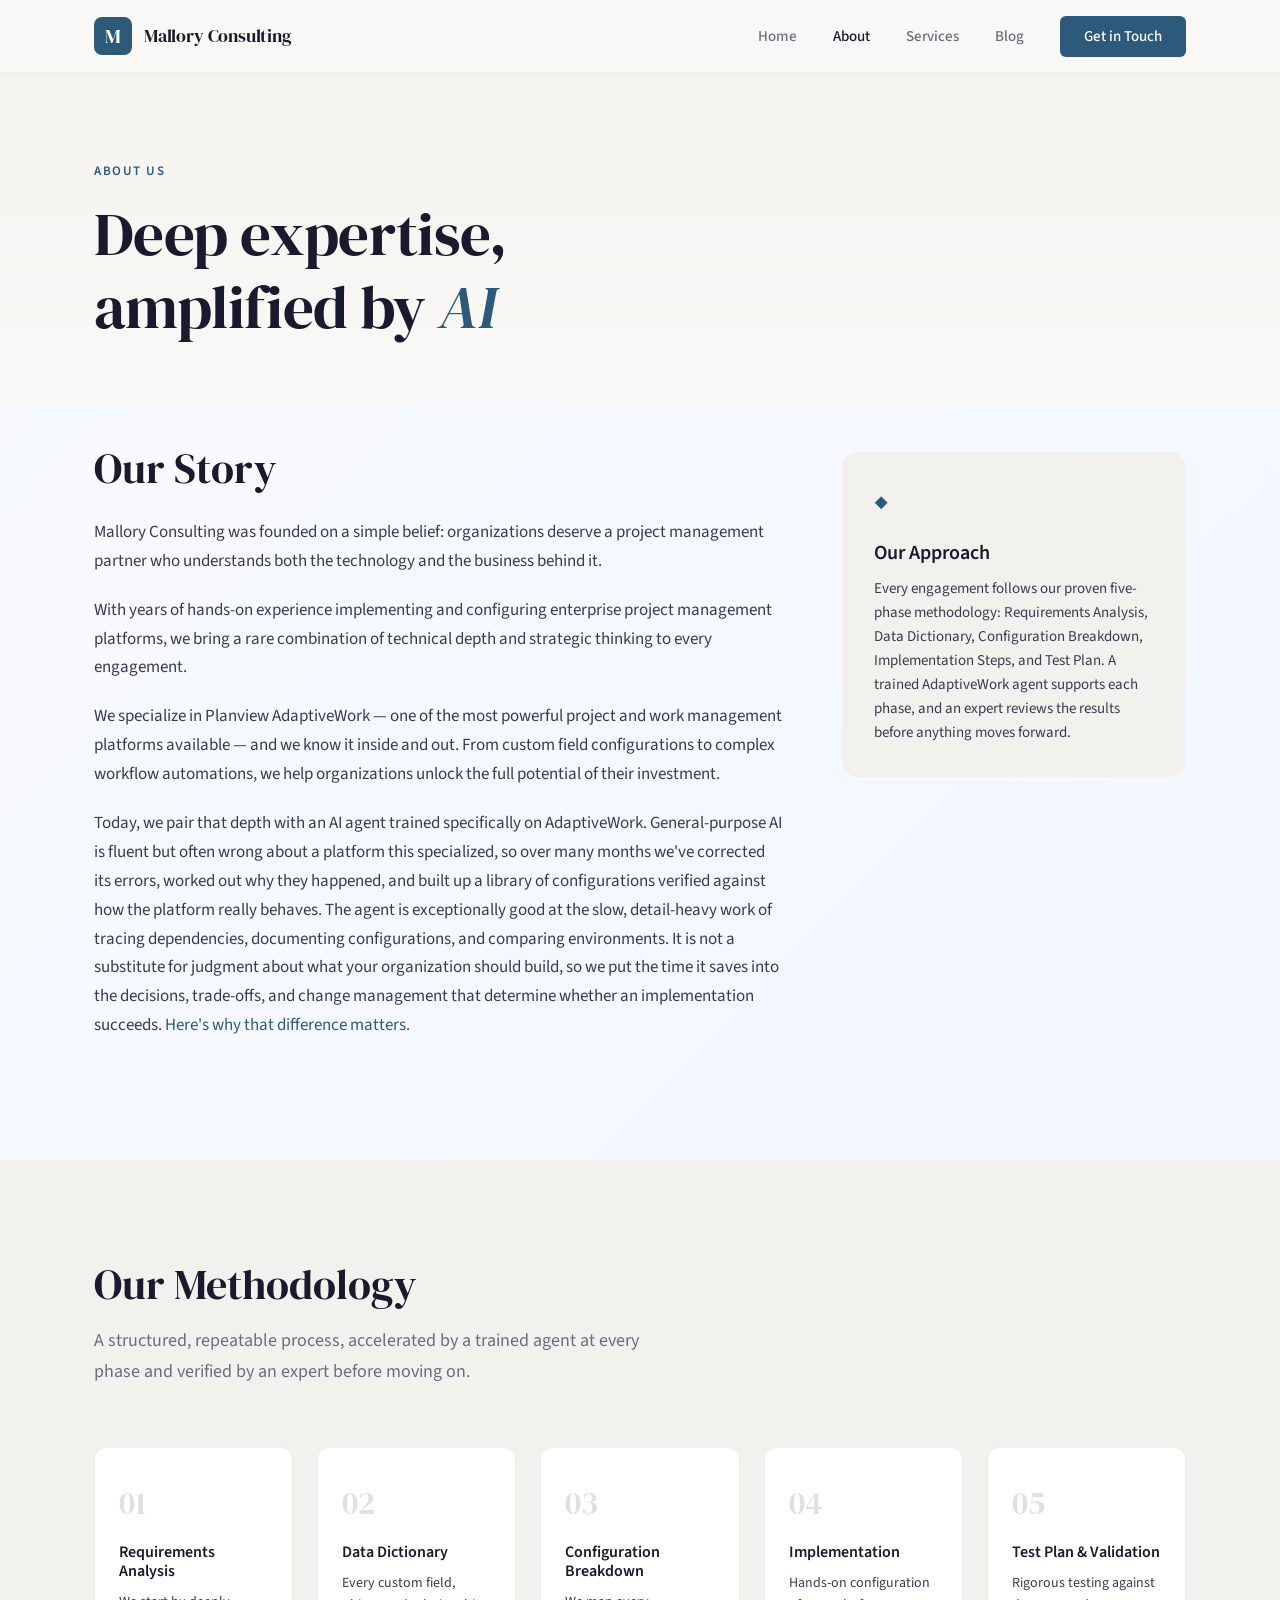
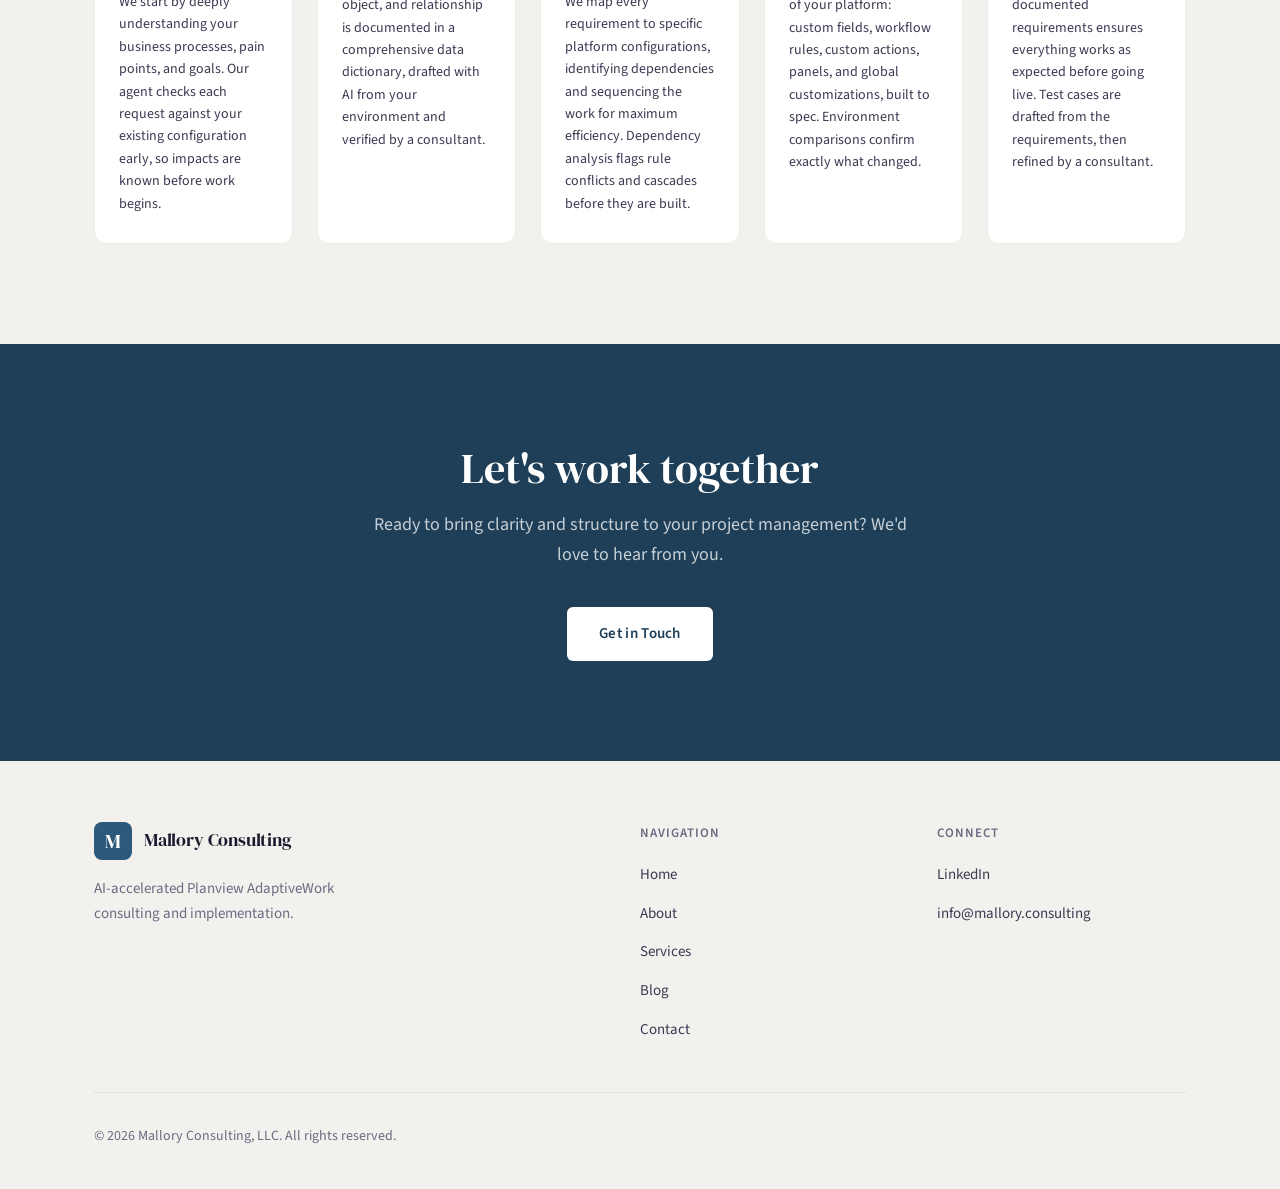
==== commit e61399d6: "Refresh site around trained ApativeWork agent; add AI delivery blog post" ====
--- a/about.html
+++ b/about.html
@@ -3,10 +3,10 @@
 <head>
     <meta charset="UTF-8">
     <meta name="viewport" content="width=device-width, initial-scale=1.0">
-    <title>About | AdaptiveWork Implementation Consultant | Mallory Consulting</title>
-    <meta name="description" content="Mallory Consulting brings deep Planview AdaptiveWork expertise and a proven five-phase implementation methodology to every engagement. Based in Tennessee, serving clients nationwide.">
+    <title>About | AI-Accelerated AdaptiveWork Consulting | Mallory Consulting</title>
+    <meta name="description" content="Mallory Consulting pairs deep Planview AdaptiveWork expertise with an AI agent trained on the platform and a proven five-phase methodology. Based in Tennessee, serving clients nationwide.">
     <meta property="og:title" content="About | Mallory Consulting">
-    <meta property="og:description" content="Deep AdaptiveWork expertise and a proven five-phase implementation methodology.">
+    <meta property="og:description" content="Deep AdaptiveWork expertise, amplified by a trained AI agent and a proven five-phase methodology.">
     <meta property="og:type" content="website">
     <meta property="og:url" content="https://mallory.consulting/about.html">
     <meta name="robots" content="index, follow">
@@ -41,7 +41,7 @@
         <section class="page-hero">
             <div class="container">
                 <p class="hero-eyebrow">About Us</p>
-                <h1>Built on experience,<br>driven by <em>results</em></h1>
+                <h1>Deep expertise,<br>amplified by <em>AI</em></h1>
             </div>
         </section>
 
@@ -53,12 +53,13 @@
                         <p>Mallory Consulting was founded on a simple belief: organizations deserve a project management partner who understands both the technology and the business behind it.</p>
                         <p>With years of hands-on experience implementing and configuring enterprise project management platforms, we bring a rare combination of technical depth and strategic thinking to every engagement.</p>
                         <p>We specialize in Planview AdaptiveWork — one of the most powerful project and work management platforms available — and we know it inside and out. From custom field configurations to complex workflow automations, we help organizations unlock the full potential of their investment.</p>
+                        <p>Today, we pair that depth with an AI agent trained specifically on AdaptiveWork. General-purpose AI is fluent but often wrong about a platform this specialized, so over many months we've corrected its errors, worked out why they happened, and built up a library of configurations verified against how the platform really behaves. The agent is exceptionally good at the slow, detail-heavy work of tracing dependencies, documenting configurations, and comparing environments. It is not a substitute for judgment about what your organization should build, so we put the time it saves into the decisions, trade-offs, and change management that determine whether an implementation succeeds. <a href="blog/ai-accelerated-adaptivework-delivery.html">Here's why that difference matters.</a></p>
                     </div>
                     <div class="about-sidebar">
                         <div class="about-stat">
                             <div class="stat-icon">&#9670;</div>
                             <h3>Our Approach</h3>
-                            <p>Every engagement follows our proven five-phase methodology: Requirements Analysis, Data Dictionary, Configuration Breakdown, Implementation Steps, and Test Plan.</p>
+                            <p>Every engagement follows our proven five-phase methodology: Requirements Analysis, Data Dictionary, Configuration Breakdown, Implementation Steps, and Test Plan. A trained AdaptiveWork agent supports each phase, and an expert reviews the results before anything moves forward.</p>
                         </div>
                     </div>
                 </div>
@@ -68,32 +69,32 @@
         <section class="methodology-section">
             <div class="container">
                 <h2 class="section-title">Our Methodology</h2>
-                <p class="section-subtitle">A structured, repeatable process that ensures quality outcomes every time.</p>
+                <p class="section-subtitle">A structured, repeatable process, accelerated by a trained agent at every phase and verified by an expert before moving on.</p>
                 <div class="methodology-grid">
                     <div class="method-step">
                         <div class="step-number">01</div>
                         <h3>Requirements Analysis</h3>
-                        <p>We start by deeply understanding your business processes, pain points, and goals. Nothing gets configured until the requirements are crystal clear.</p>
+                        <p>We start by deeply understanding your business processes, pain points, and goals. Our agent checks each request against your existing configuration early, so impacts are known before work begins.</p>
                     </div>
                     <div class="method-step">
                         <div class="step-number">02</div>
                         <h3>Data Dictionary</h3>
-                        <p>Every custom field, object, and relationship is documented in a comprehensive data dictionary — the blueprint for your configuration.</p>
+                        <p>Every custom field, object, and relationship is documented in a comprehensive data dictionary, drafted with AI from your environment and verified by a consultant.</p>
                     </div>
                     <div class="method-step">
                         <div class="step-number">03</div>
                         <h3>Configuration Breakdown</h3>
-                        <p>We map every requirement to specific platform configurations, identifying dependencies and sequencing the work for maximum efficiency.</p>
+                        <p>We map every requirement to specific platform configurations, identifying dependencies and sequencing the work for maximum efficiency. Dependency analysis flags rule conflicts and cascades before they are built.</p>
                     </div>
                     <div class="method-step">
                         <div class="step-number">04</div>
                         <h3>Implementation</h3>
-                        <p>Hands-on configuration of your platform: custom fields, workflow rules, custom actions, panels, and global customizations — built to spec.</p>
+                        <p>Hands-on configuration of your platform: custom fields, workflow rules, custom actions, panels, and global customizations, built to spec. Environment comparisons confirm exactly what changed.</p>
                     </div>
                     <div class="method-step">
                         <div class="step-number">05</div>
                         <h3>Test Plan & Validation</h3>
-                        <p>Rigorous testing against documented requirements ensures everything works as expected before going live.</p>
+                        <p>Rigorous testing against documented requirements ensures everything works as expected before going live. Test cases are drafted from the requirements, then refined by a consultant.</p>
                     </div>
                 </div>
             </div>
@@ -119,7 +120,7 @@
                         <span class="logo-mark">M</span>
                         <span class="logo-text">Mallory Consulting</span>
                     </a>
-                    <p>Expert project management consulting and implementation services.</p>
+                    <p>AI-accelerated Planview AdaptiveWork consulting and implementation.</p>
                 </div>
                 <div class="footer-links">
                     <h4>Navigation</h4>
@@ -128,7 +129,7 @@
                         <li><a href="about.html">About</a></li> 
 			<li><a href="services.html">Services</a></li>
        			<li><a href="blog.html">Blog</a></li>
-      			<li><a href="contact.html" class="nav-cta">Get in Touch</a></li>
+      			<li><a href="contact.html">Contact</a></li>
                     </ul>
                 </div>
                 <div class="footer-links">
--- a/css/style.css
+++ b/css/style.css
@@ -1270,3 +1270,52 @@
         font-size: 17px;
     }
 }
+
+
+/* ============================================
+   AI Capabilities Section (home page)
+   ============================================ */
+.ai-section {
+    padding: var(--section-padding) 0;
+}
+
+.ai-section .section-subtitle {
+    max-width: 640px;
+    margin-bottom: 48px;
+}
+
+.ai-note {
+    margin-top: 48px;
+    text-align: center;
+    font-family: var(--font-display);
+    font-size: 1.4rem;
+    color: var(--color-ink);
+}
+
+.ai-note em {
+    color: var(--color-accent);
+}
+
+.ai-section + .services-preview {
+    background-color: var(--color-surface-warm);
+}
+
+.page-hero .hero-description {
+    max-width: 620px;
+    margin-top: 20px;
+}
+
+.ai-section .ai-link {
+    margin-top: 16px;
+    text-align: center;
+}
+
+.ai-explainer {
+    padding: 0 0 var(--section-padding);
+}
+
+.ai-explainer p {
+    max-width: 680px;
+    font-size: 17px;
+    margin-bottom: 16px;
+}
